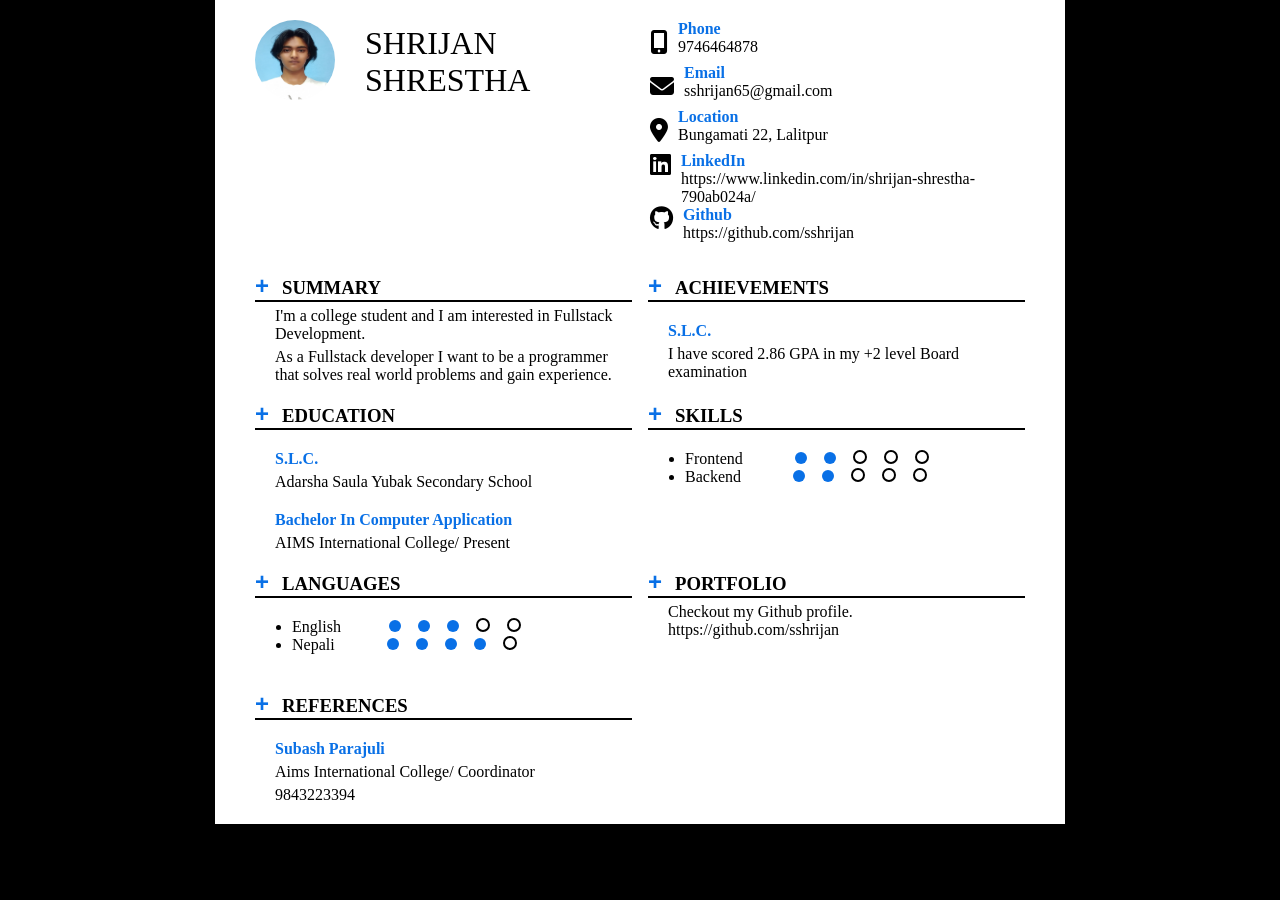
==== index.html @ 969f5483 "renamed style.css" ====
<!DOCTYPE html>
<html lang="en">

<head>
    <meta charset="UTF-8">
    <meta name="viewport" content="width=device-width, initial-scale=1.0">
    <title>CV</title>
    <link rel="stylesheet" href="style.css">
    <link rel="stylesheet" href="https://cdnjs.cloudflare.com/ajax/libs/font-awesome/6.6.0/css/all.min.css">

</head>

<body>
    <div id="container">
        <div id="header">
            <div class="profile">
                <img src="cv-profile.jpg">
                <h2>SHRIJAN<br>SHRESTHA</h2>
            </div>

            <div id="myInfo">
                <div class="myInfo-item">
                        <i class="fa-solid fa-mobile-screen-button"></i>
                    <div>
                        <h4>Phone</h4>
                        <p>9746464878</p>
                    </div>
                </div>

                <div class="myInfo-item">
                        <i class="fa-solid fa-envelope"></i>
                        <div >
                            <h4>Email</h4>
                            <p>sshrijan65@gmail.com</p>
                        </div>
                    </div>

                <div class="myInfo-item">
                        <i class="fa-solid fa-location-dot"></i>
                    <div>
                        <h4>Location</h4>
                        <p>Bungamati 22, Lalitpur</p>
                    </div>
                    </div>

                <div class="myInfo-item">
                    <a href="https://www.linkedin.com/in/shrijan-shrestha-790ab024a/" target="_blank">
                        <i class="fa-brands fa-linkedin"></i>
                    </a>
                    <div>
                        <h4>LinkedIn</h4>
                        <a href="https://www.linkedin.com/in/shrijan-shrestha-790ab024a/" target="_blank">https://www.linkedin.com/in/shrijan-shrestha-790ab024a/</a>
                    </div>
                </div>

                <div class="myInfo-item">
                    <a href="https://github.com/sshrijan" target="_blank">
                        <i class="fa-brands fa-github"></i>
                    </a>
                    <div>
                        <h4>Github</h4>
                        <a href="https://github.com/sshrijan" target="_blank">https://github.com/sshrijan</a>
                    </div>
                </div>

            </div>
        </div>

        <div id="infoBio">
            <div id="summary">
                <h3><span>+</span>SUMMARY</h3>
                <p>I'm a college student and I am interested in Fullstack Development.</p>
                <p> As a Fullstack developer I want to be a programmer that solves real world problems and gain
                    experience.
                </p>
            </div>

            <div id="achievements">
                <h3><span>+</span>ACHIEVEMENTS</h3>
                <h4>S.L.C.</h4>
                <p>I have scored 2.86 GPA in my +2 level Board examination</p>
            </div>

            <div id="education">
                <h3><span>+</span>EDUCATION</h3>
                <h4>S.L.C.</h4>
                <p>Adarsha Saula Yubak Secondary School</p>
                <h4>Bachelor In Computer Application</h4>
                <p>AIMS International College/ Present </p>
            </div>

            <div id="skills">
                <h3><span>+</span>SKILLS</h3>
                <ul id="list">
                    <li>Frontend
                        &nbsp; &nbsp; &nbsp; &nbsp; &nbsp; &nbsp; 
                        <span></span>
                        <span></span>
                        <span class="white-dot"></span>
                        <span class="white-dot"></span>
                        <span class="white-dot"></span>
                    </li>
                    <li>Backend
                        &nbsp; &nbsp; &nbsp; &nbsp; &nbsp; &nbsp;
                        <span></span>
                        <span></span>
                        <span class="white-dot"></span>
                        <span class="white-dot"></span>
                        <span class="white-dot"></span>
                    </li>
                </ul>
            </div>
            
            <div id="languages">
                <h3><span>+</span>LANGUAGES</h3>
                <ul id="list">
                    <li>English
                        &nbsp; &nbsp; &nbsp; &nbsp; &nbsp;&nbsp; 
                        <span></span>
                        <span></span>
                        <span></span>
                        <span class="white-dot"></span>
                        <span class="white-dot"></span>
                    </li>
                    <li>Nepali
                        &nbsp; &nbsp; &nbsp; &nbsp; &nbsp; &nbsp;
                        <span></span>
                        <span></span>
                        <span></span>
                        <span></span>
                        <span class="white-dot"></span>
                    </li>
                </ul>
            </div>

            <div id="portfolio">
                <h3><span>+</span>PORTFOLIO</h3>
                <p>Checkout my Github profile.</p>
                <a href="https://github.com/sshrijan" target="_blank">https://github.com/sshrijan</a>
            </div>

            <div id="references">
                <h3><span>+</span>REFERENCES</h3>
                <h4>Subash Parajuli</h4>
                <p>Aims International College/ Coordinator</p>
                <p>9843223394</p>
            </div>
        </div>

    </div>

</body>

</html>
---- style.css ----
*{
    padding: 0;
    margin: 0;
    box-sizing: border-box;
}

body{
    background: #000;
}

#container{
    width: 850px;
    margin: auto;
    padding: 20px 40px;
    background-color: rgb(255, 255, 255);

}

#container a {
    text-decoration: none;
    color: #000; 
}

/* section 1 */

#header{
    width: 100%;
    display: flex;
    margin-bottom: 30px;
}

.profile {
    display: flex;
    width: 50%;
}

.profile img {
    width: 5rem;
    height: 5rem;
    border-radius: 50%;
}
.profile h2{
    margin-left: 30px;
    margin-top: 5px;
    font-size: xx-large;
    font-weight: 500;
}

/* section 2 */

#myInfo{
    width: 50%;
}

.myInfo-item{
    display: flex;
}

#myInfo h4{
    color: rgb(9, 112, 230);

}

.myInfo-item i{
    display: inline;
    padding: 10px;
    font-size: x-large;
}

/* section 3 */

#infoBio{
    display: grid;
    gap: 1rem;
    grid-template-columns: repeat(auto-fit,minmax(350px,1fr));
}

#infoBio h3{
    border-bottom: 2px solid #000;

}

#infoBio h4{
    color: rgb(9, 112, 230);
    margin-top: 20px;
    padding-left: 20px;
}

#infoBio p ,#portfolio a{
    margin-top: 5px;
    padding-left: 20px;

}

#infoBio span{
    margin-right: 13px;
    font-size: x-large;
    font-family: sans-serif;
    font-weight: bold;
    color: rgb(9, 112, 230);
}

#list{
    margin-left: 17px;
    padding:20px;
}

#list span{
    display: inline-block;
    width: 10px;
    height: 10px;
    background: rgb(9, 112, 230);
    border-radius: 50%;
    padding: 6px;
}

#list .white-dot{
    display: inline-block;
    width: 10px;
    height: 10px;
    border: 2px solid rgb(0, 0, 0);
    background-color:  rgb(255, 255, 255);
    border-radius: 50%;
    padding: 5px;
}
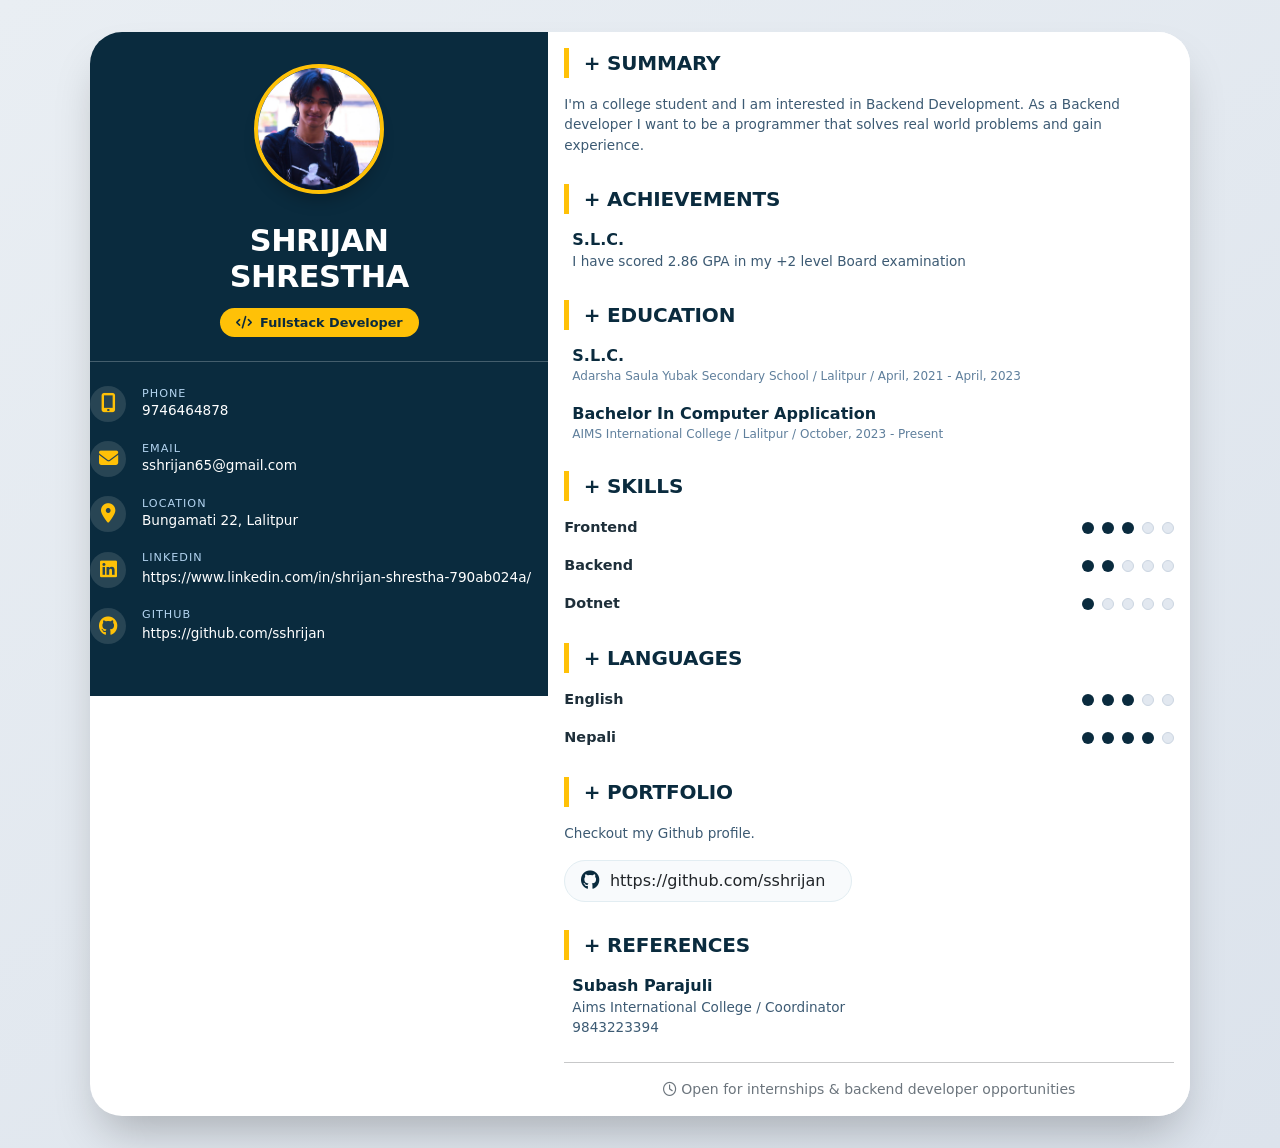
==== commit 1a83a857: "Updated CV" ====
--- a/index.html
+++ b/index.html
@@ -1,154 +1,184 @@
 <!DOCTYPE html>
 <html lang="en">
-
 <head>
     <meta charset="UTF-8">
-    <meta name="viewport" content="width=device-width, initial-scale=1.0">
-    <title>CV</title>
+    <meta name="viewport" content="width=device-width, initial-scale=1.0, viewport-fit=cover">
+    <title>Shrijan Shrestha | Backend Developer CV</title>
     <link rel="stylesheet" href="style.css">
+    <link href="https://cdn.jsdelivr.net/npm/bootstrap@5.3.0-alpha1/dist/css/bootstrap.min.css" rel="stylesheet">
     <link rel="stylesheet" href="https://cdnjs.cloudflare.com/ajax/libs/font-awesome/6.6.0/css/all.min.css">
+    <link href="https://fonts.googleapis.com/css2?family=Inter:opsz,wght@14..32,300;14..32,400;14..32,500;14..32,600;14..32,700&display=swap" rel="stylesheet">
+    <style>
+       
+    </style>
+</head>
+<body>
 
-</head>
-
-<body>
-    <div id="container">
-        <div id="header">
-            <div class="profile">
-                <img src="cv-profile.jpg">
-                <h2>SHRIJAN<br>SHRESTHA</h2>
+<div class="cv-card">
+    <div class="row g-0">
+        <!-- Profile + Contact -->
+        <div class="col-lg-5 col-md-5 col-12 left-panel">
+            <div class="profile-img-wrapper">
+                <img src="sshree.jpg" 
+                     alt="Shrijan Shrestha" 
+                     class="profile-img">
             </div>
-
-            <div id="myInfo">
-                <div class="myInfo-item">
-                        <i class="fa-solid fa-mobile-screen-button"></i>
-                    <div>
-                        <h4>Phone</h4>
+            <div class="name-title">
+                <h1>SHRIJAN<br>SHRESTHA</h1>
+                <span class="badge-role"><i class="fa-solid fa-code me-1"></i> Fullstack Developer</span>
+            </div>
+            
+            <hr class="bg-light my-4 opacity-25">
+            
+            <!-- Contact details -->
+            <div class="mt-3">
+                <div class="contact-item">
+                    <div class="contact-icon"><i class="fa-solid fa-mobile-screen-button"></i></div>
+                    <div class="contact-info">
+                        <h6>Phone</h6>
                         <p>9746464878</p>
                     </div>
                 </div>
-
-                <div class="myInfo-item">
-                        <i class="fa-solid fa-envelope"></i>
-                        <div >
-                            <h4>Email</h4>
-                            <p>sshrijan65@gmail.com</p>
-                        </div>
+                <div class="contact-item">
+                    <div class="contact-icon"><i class="fa-solid fa-envelope"></i></div>
+                    <div class="contact-info">
+                        <h6>Email</h6>
+                        <p>sshrijan65@gmail.com</p>
                     </div>
-
-                <div class="myInfo-item">
-                        <i class="fa-solid fa-location-dot"></i>
-                    <div>
-                        <h4>Location</h4>
+                </div>
+                <div class="contact-item">
+                    <div class="contact-icon"><i class="fa-solid fa-location-dot"></i></div>
+                    <div class="contact-info">
+                        <h6>Location</h6>
                         <p>Bungamati 22, Lalitpur</p>
                     </div>
-                    </div>
-
-                <div class="myInfo-item">
-                    <a href="https://www.linkedin.com/in/shrijan-shrestha-790ab024a/" target="_blank">
-                        <i class="fa-brands fa-linkedin"></i>
-                    </a>
-                    <div>
-                        <h4>LinkedIn</h4>
+                </div>
+                <div class="contact-item">
+                    <div class="contact-icon"><i class="fa-brands fa-linkedin"></i></div>
+                    <div class="contact-info">
+                        <h6>LinkedIn</h6>
                         <a href="https://www.linkedin.com/in/shrijan-shrestha-790ab024a/" target="_blank">https://www.linkedin.com/in/shrijan-shrestha-790ab024a/</a>
                     </div>
                 </div>
-
-                <div class="myInfo-item">
-                    <a href="https://github.com/sshrijan" target="_blank">
-                        <i class="fa-brands fa-github"></i>
-                    </a>
-                    <div>
-                        <h4>Github</h4>
+                <div class="contact-item">
+                    <div class="contact-icon"><i class="fa-brands fa-github"></i></div>
+                    <div class="contact-info">
+                        <h6>GitHub</h6>
                         <a href="https://github.com/sshrijan" target="_blank">https://github.com/sshrijan</a>
                     </div>
                 </div>
-
             </div>
         </div>
-
-        <div id="infoBio">
-            <div id="summary">
-                <h3><span>+</span>SUMMARY</h3>
-                <p>I'm a college student and I am interested in Fullstack Development.</p>
-                <p> As a Fullstack developer I want to be a programmer that solves real world problems and gain
-                    experience.
-                </p>
-            </div>
-
-            <div id="achievements">
-                <h3><span>+</span>ACHIEVEMENTS</h3>
-                <h4>S.L.C.</h4>
-                <p>I have scored 2.86 GPA in my +2 level Board examination</p>
-            </div>
-
-            <div id="education">
-                <h3><span>+</span>EDUCATION</h3>
-                <h4>S.L.C.</h4>
-                <p>Adarsha Saula Yubak Secondary School</p>
-                <h4>Bachelor In Computer Application</h4>
-                <p>AIMS International College/ Present </p>
-            </div>
-
-            <div id="skills">
-                <h3><span>+</span>SKILLS</h3>
-                <ul id="list">
-                    <li>Frontend
-                        &nbsp; &nbsp; &nbsp; &nbsp; &nbsp; &nbsp; 
-                        <span></span>
-                        <span></span>
-                        <span class="white-dot"></span>
-                        <span class="white-dot"></span>
-                        <span class="white-dot"></span>
-                    </li>
-                    <li>Backend
-                        &nbsp; &nbsp; &nbsp; &nbsp; &nbsp; &nbsp;
-                        <span></span>
-                        <span></span>
-                        <span class="white-dot"></span>
-                        <span class="white-dot"></span>
-                        <span class="white-dot"></span>
-                    </li>
-                </ul>
+        
+        <!-- Main content -->
+        <div class="col-lg-7 col-md-7 col-12 right-panel p-3">
+            <!-- SUMMARY -->
+            <div class="section-title"><span>+</span> SUMMARY</div>
+            <p class="text-muted-sm" style="line-height: 1.5;">I'm a college student and I am interested in Backend Development. As a Backend developer I want to be a programmer that solves real world problems and gain experience.</p>
+            
+            <!-- ACHIEVEMENTS -->
+            <div class="section-title"><span>+</span> ACHIEVEMENTS</div>
+            <div class="achievement-item">
+                <h5>S.L.C.</h5>
+                <p class="text-muted-sm">I have scored 2.86 GPA in my +2 level Board examination</p>
             </div>
             
-            <div id="languages">
-                <h3><span>+</span>LANGUAGES</h3>
-                <ul id="list">
-                    <li>English
-                        &nbsp; &nbsp; &nbsp; &nbsp; &nbsp;&nbsp; 
-                        <span></span>
-                        <span></span>
-                        <span></span>
-                        <span class="white-dot"></span>
-                        <span class="white-dot"></span>
-                    </li>
-                    <li>Nepali
-                        &nbsp; &nbsp; &nbsp; &nbsp; &nbsp; &nbsp;
-                        <span></span>
-                        <span></span>
-                        <span></span>
-                        <span></span>
-                        <span class="white-dot"></span>
-                    </li>
-                </ul>
+            <!-- EDUCATION -->
+            <div class="section-title"><span>+</span> EDUCATION</div>
+            <div class="edu-item">
+                <h5>S.L.C.</h5>
+                <div class="edu-meta">Adarsha Saula Yubak Secondary School / Lalitpur / April, 2021 - April, 2023</div>
             </div>
-
-            <div id="portfolio">
-                <h3><span>+</span>PORTFOLIO</h3>
-                <p>Checkout my Github profile.</p>
-                <a href="https://github.com/sshrijan" target="_blank">https://github.com/sshrijan</a>
+            <div class="edu-item">
+                <h5>Bachelor In Computer Application</h5>
+                <div class="edu-meta">AIMS International College / Lalitpur / October, 2023 - Present</div>
             </div>
-
-            <div id="references">
-                <h3><span>+</span>REFERENCES</h3>
-                <h4>Subash Parajuli</h4>
-                <p>Aims International College/ Coordinator</p>
-                <p>9843223394</p>
+            
+            <!-- SKILLS -->
+            <div class="section-title"><span>+</span> SKILLS</div>
+            <div class="mb-3">
+                <div class="skill-item">
+                    <span class="skill-name">Frontend</span>
+                    <div class="dots-group">
+                        <span class="dot-filled"></span>
+                        <span class="dot-filled"></span>
+                        <span class="dot-filled"></span>
+                        <span class="dot-empty"></span>
+                        <span class="dot-empty"></span>
+                    </div>
+                </div>
+                <div class="skill-item">
+                    <span class="skill-name">Backend</span>
+                    <div class="dots-group">
+                        <span class="dot-filled"></span>
+                        <span class="dot-filled"></span>
+                        <span class="dot-empty"></span>
+                        <span class="dot-empty"></span>
+                        <span class="dot-empty"></span>
+                    </div>
+                </div>
+                <div class="skill-item">
+                    <span class="skill-name">Dotnet</span>
+                    <div class="dots-group">
+                        <span class="dot-filled"></span>
+                        <span class="dot-empty"></span>
+                        <span class="dot-empty"></span>
+                        <span class="dot-empty"></span>
+                        <span class="dot-empty"></span>
+                    </div>
+                </div>
+            </div>
+            
+            <!-- LANGUAGES -->
+            <div class="section-title"><span>+</span> LANGUAGES</div>
+            <div class="lang-item">
+                <span class="lang-name">English</span>
+                <div class="dots-group">
+                    <span class="dot-filled"></span>
+                    <span class="dot-filled"></span>
+                    <span class="dot-filled"></span>
+                    <span class="dot-empty"></span>
+                    <span class="dot-empty"></span>
+                </div>
+            </div>
+            <div class="lang-item">
+                <span class="lang-name">Nepali</span>
+                <div class="dots-group">
+                    <span class="dot-filled"></span>
+                    <span class="dot-filled"></span>
+                    <span class="dot-filled"></span>
+                    <span class="dot-filled"></span>
+                    <span class="dot-empty"></span>
+                </div>
+            </div>
+            
+            <!-- PORTFOLIO -->
+            <div class="section-title"><span>+</span> PORTFOLIO</div>
+            <div class="mb-3">
+                <p class="text-muted-sm">Checkout my Github profile.</p>
+                <a href="https://github.com/sshrijan" target="_blank" class="portfolio-link text-dark">
+                    <i class="fa-brands fa-github fa-lg"></i> 
+                    <span>https://github.com/sshrijan</span>
+                    <i class="fa-solid fa-arrow-up-right-from-mas ms-auto small"></i>
+                </a>
+            </div>
+            
+            <!-- REFERENCES -->
+            <div class="section-title"><span>+</span> REFERENCES</div>
+            <div class="ref-item">
+                <h5>Subash Parajuli</h5>
+                <p class="text-muted-sm mb-0">Aims International College / Coordinator</p>
+                <p class="text-muted-sm">9843223394</p>
+            </div>
+            
+            <hr class="mt-4">
+            <div class="text-center small text-secondary mt-2">
+                <i class="fa-regular fa-clock"></i> Open for internships & backend developer opportunities
             </div>
         </div>
+    </div>
+</div>
 
-    </div>
-
+<script src="https://cdn.jsdelivr.net/npm/bootstrap@5.3.0-alpha1/dist/js/bootstrap.bundle.min.js"></script>
 </body>
-
 </html>
--- a/style.css
+++ b/style.css
@@ -1,127 +1,255 @@
-*{
-    padding: 0;
-    margin: 0;
-    box-sizing: border-box;
-}
-
-body{
-    background: #000;
-}
-
-#container{
-    width: 850px;
-    margin: auto;
-    padding: 20px 40px;
-    background-color: rgb(255, 255, 255);
-
-}
-
-#container a {
-    text-decoration: none;
-    color: #000; 
-}
-
-/* section 1 */
-
-#header{
-    width: 100%;
-    display: flex;
-    margin-bottom: 30px;
-}
-
-.profile {
-    display: flex;
-    width: 50%;
-}
-
-.profile img {
-    width: 5rem;
-    height: 5rem;
-    border-radius: 50%;
-}
-.profile h2{
-    margin-left: 30px;
-    margin-top: 5px;
-    font-size: xx-large;
-    font-weight: 500;
-}
-
-/* section 2 */
-
-#myInfo{
-    width: 50%;
-}
-
-.myInfo-item{
-    display: flex;
-}
-
-#myInfo h4{
-    color: rgb(9, 112, 230);
-
-}
-
-.myInfo-item i{
-    display: inline;
-    padding: 10px;
-    font-size: x-large;
-}
-
-/* section 3 */
-
-#infoBio{
-    display: grid;
-    gap: 1rem;
-    grid-template-columns: repeat(auto-fit,minmax(350px,1fr));
-}
-
-#infoBio h3{
-    border-bottom: 2px solid #000;
-
-}
-
-#infoBio h4{
-    color: rgb(9, 112, 230);
-    margin-top: 20px;
-    padding-left: 20px;
-}
-
-#infoBio p ,#portfolio a{
-    margin-top: 5px;
-    padding-left: 20px;
-
-}
-
-#infoBio span{
-    margin-right: 13px;
-    font-size: x-large;
-    font-family: sans-serif;
-    font-weight: bold;
-    color: rgb(9, 112, 230);
-}
-
-#list{
-    margin-left: 17px;
-    padding:20px;
-}
-
-#list span{
-    display: inline-block;
-    width: 10px;
-    height: 10px;
-    background: rgb(9, 112, 230);
-    border-radius: 50%;
-    padding: 6px;
-}
-
-#list .white-dot{
-    display: inline-block;
-    width: 10px;
-    height: 10px;
-    border: 2px solid rgb(0, 0, 0);
-    background-color:  rgb(255, 255, 255);
-    border-radius: 50%;
-    padding: 5px;
-}
-
-
+ * {
+        margin: 0;
+        padding: 0;
+        box-sizing: border-box;
+    }
+    body {
+        background: linear-gradient(145deg, #e9eef3 0%, #dce3ec 100%);
+        font-family: 'Inter', sans-serif;
+        padding: 2rem 1rem;
+    }
+    /* Main card container */
+    .cv-card {
+        max-width: 1100px;
+        margin: 0 auto;
+        background: #ffffff;
+        border-radius: 2rem;
+        box-shadow: 0 25px 45px -12px rgba(0, 0, 0, 0.25);
+        overflow: hidden;
+        transition: all 0.2s ease;
+    }
+    /*profile + contact*/
+    .left-panel {
+        background: #0a2b3e;
+        color: #f0f6fa;
+        padding: 2rem 1.8rem;
+        height: 100%;
+        border-radius: 0;
+    }
+    .right-panel {
+        background: white;
+        padding: 2rem 2rem 2rem 1.8rem;
+    }
+    /* profile image */
+    .profile-img-wrapper {
+        text-align: center;
+        margin-bottom: 1.8rem;
+    }
+    .profile-img {
+        width: 130px;
+        height: 130px;
+        object-fit: cover;
+        border-radius: 50%;
+        border: 4px solid #ffc107;
+        box-shadow: 0 12px 18px -8px rgba(0,0,0,0.3);
+        transition: transform 0.2s;
+    }
+    .profile-img:hover {
+        transform: scale(1.02);
+    }
+    .name-title {
+        text-align: center;
+        margin-top: 0.5rem;
+    }
+    .name-title h1 {
+        font-size: 1.9rem;
+        font-weight: 700;
+        letter-spacing: -0.5px;
+        color: white;
+        margin-bottom: 0.25rem;
+    }
+    .name-title .badge-role {
+        background: #ffc107;
+        color: #0a2b3e;
+        font-weight: 600;
+        padding: 0.3rem 1rem;
+        border-radius: 40px;
+        font-size: 0.8rem;
+        display: inline-block;
+        margin-top: 0.5rem;
+    }
+    /* contact items */
+    .contact-item {
+        display: flex;
+        align-items: center;
+        gap: 1rem;
+        margin-bottom: 1.2rem;
+        word-break: break-word;
+    }
+    .contact-icon {
+        width: 36px;
+        height: 36px;
+        background: rgba(255,255,240,0.12);
+        border-radius: 50%;
+        display: inline-flex;
+        align-items: center;
+        justify-content: center;
+        font-size: 1.2rem;
+        color: #ffc107;
+    }
+    .contact-info {
+        flex: 1;
+    }
+    .contact-info h6 {
+        font-size: 0.7rem;
+        font-weight: 500;
+        text-transform: uppercase;
+        letter-spacing: 1px;
+        margin-bottom: 0;
+        color: #b3d4f0;
+    }
+    .contact-info p, .contact-info a {
+        margin-bottom: 0;
+        font-size: 0.85rem;
+        font-weight: 500;
+        color: white;
+        text-decoration: none;
+        transition: 0.2s;
+    }
+    .contact-info a:hover {
+        color: #ffc107;
+        text-decoration: underline;
+    }
+    /* section headers*/
+    .section-title {
+        font-weight: 700;
+        font-size: 1.25rem;
+        letter-spacing: -0.2px;
+        color: #0a2b3e;
+        border-left: 5px solid #ffc107;
+        padding-left: 0.9rem;
+        margin: 1.8rem 0 1rem 0;
+    }
+    .section-title:first-of-type {
+        margin-top: 0;
+    }
+    
+    /* skill & language rating dots */
+    .skill-item, .lang-item {
+        display: flex;
+        justify-content: space-between;
+        align-items: center;
+        flex-wrap: wrap;
+        margin-bottom: 1rem;
+    }
+    .skill-name, .lang-name {
+        font-weight: 600;
+        font-size: 0.9rem;
+        color: #1e2f3a;
+        min-width: 90px;
+    }
+    .dots-group {
+        display: flex;
+        gap: 8px;
+        align-items: center;
+    }
+    .dot-filled {
+        width: 12px;
+        height: 12px;
+        background-color: #0a2b3e;
+        border-radius: 50%;
+        display: inline-block;
+    }
+    .dot-empty {
+        width: 12px;
+        height: 12px;
+        background-color: #e2e8f0;
+        border-radius: 50%;
+        display: inline-block;
+        border: 1px solid #cbd5e1;
+    }
+    
+    /* achievements, education cards */
+    .edu-item, .achievement-item, .ref-item {
+        margin-bottom: 1.2rem;
+        padding-left: 0.5rem;
+    }
+    .edu-item h5, .achievement-item h5, .ref-item h5 {
+        font-weight: 700;
+        font-size: 1rem;
+        color: #0a2b3e;
+        margin-bottom: 0.1rem;
+    }
+    .edu-meta {
+        font-size: 0.75rem;
+        color: #5f7f9c;
+        font-weight: 500;
+        margin-bottom: 0.3rem;
+    }
+    .text-muted-sm {
+        font-size: 0.85rem;
+        color: #3c5a73;
+    }
+    
+    .portfolio-link {
+        background: #f8fafc;
+        border-radius: 60px;
+        padding: 0.5rem 1rem;
+        display: inline-flex;
+        align-items: center;
+        gap: 0.6rem;
+        transition: 0.2s;
+        border: 1px solid #e2edf2;
+        text-decoration: none;
+        font-weight: 500;
+    }
+    .portfolio-link i {
+        font-size: 1.2rem;
+        color: #0a2b3e;
+    }
+    .portfolio-link:hover {
+        background: #ffc10720;
+        border-color: #ffc107;
+        transform: translateX(5px);
+    }
+    
+    hr {
+        margin: 0.8rem 0;
+        opacity: 0.5;
+    }
+    
+    @media (max-width: 768px) {
+        body {
+            padding: 1rem 0.75rem;
+        }
+        .left-panel {
+            border-radius: 1.5rem 1.5rem 0 0;
+            padding: 1.5rem;
+        }
+        .right-panel {
+            padding: 1.5rem;
+        }
+        .profile-img {
+            width: 100px;
+            height: 100px;
+        }
+        .name-title h1 {
+            font-size: 1.5rem;
+        }
+        .contact-item {
+            gap: 0.7rem;
+        }
+        .section-title {
+            font-size: 1.1rem;
+            margin-top: 1.2rem;
+        }
+        .dots-group {
+            gap: 5px;
+        }
+    }
+    
+    @media (max-width: 576px) {
+        .skill-item, .lang-item {
+            flex-direction: column;
+            align-items: flex-start;
+            gap: 0.5rem;
+        }
+        .dots-group {
+            margin-top: 0.2rem;
+        }
+    }
+    
+    /* custom spacing */
+    .mt-mini {
+        margin-top: 0.25rem;
+    }
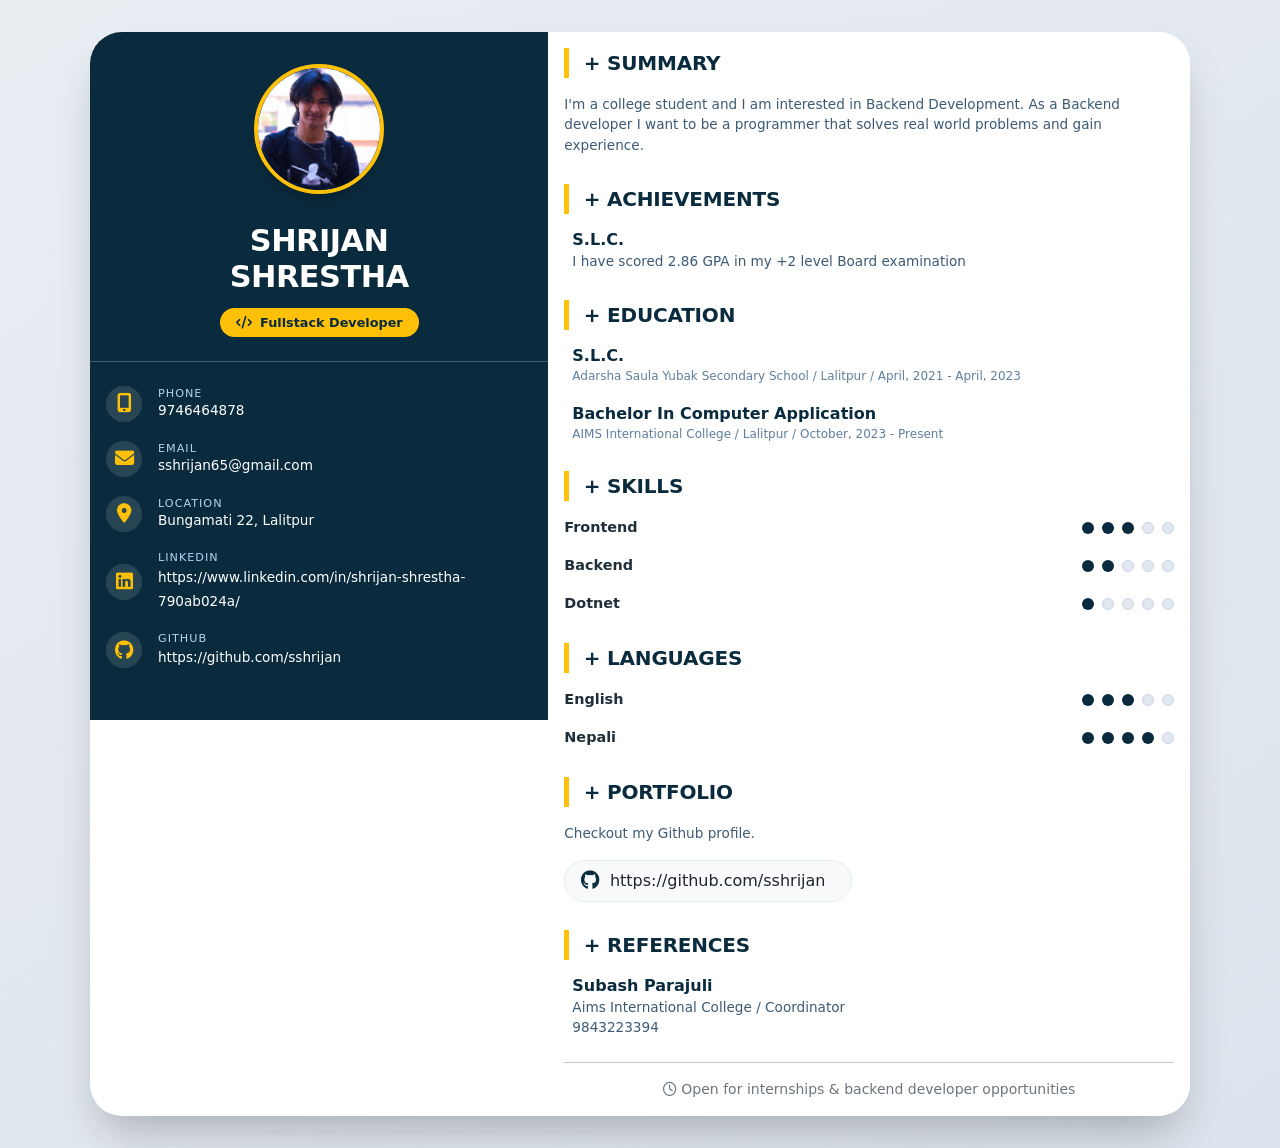
==== commit 4037d7b1: "made UI better" ====
--- a/index.html
+++ b/index.html
@@ -31,7 +31,7 @@
             <hr class="bg-light my-4 opacity-25">
             
             <!-- Contact details -->
-            <div class="mt-3">
+            <div class="m-3">
                 <div class="contact-item">
                     <div class="contact-icon"><i class="fa-solid fa-mobile-screen-button"></i></div>
                     <div class="contact-info">
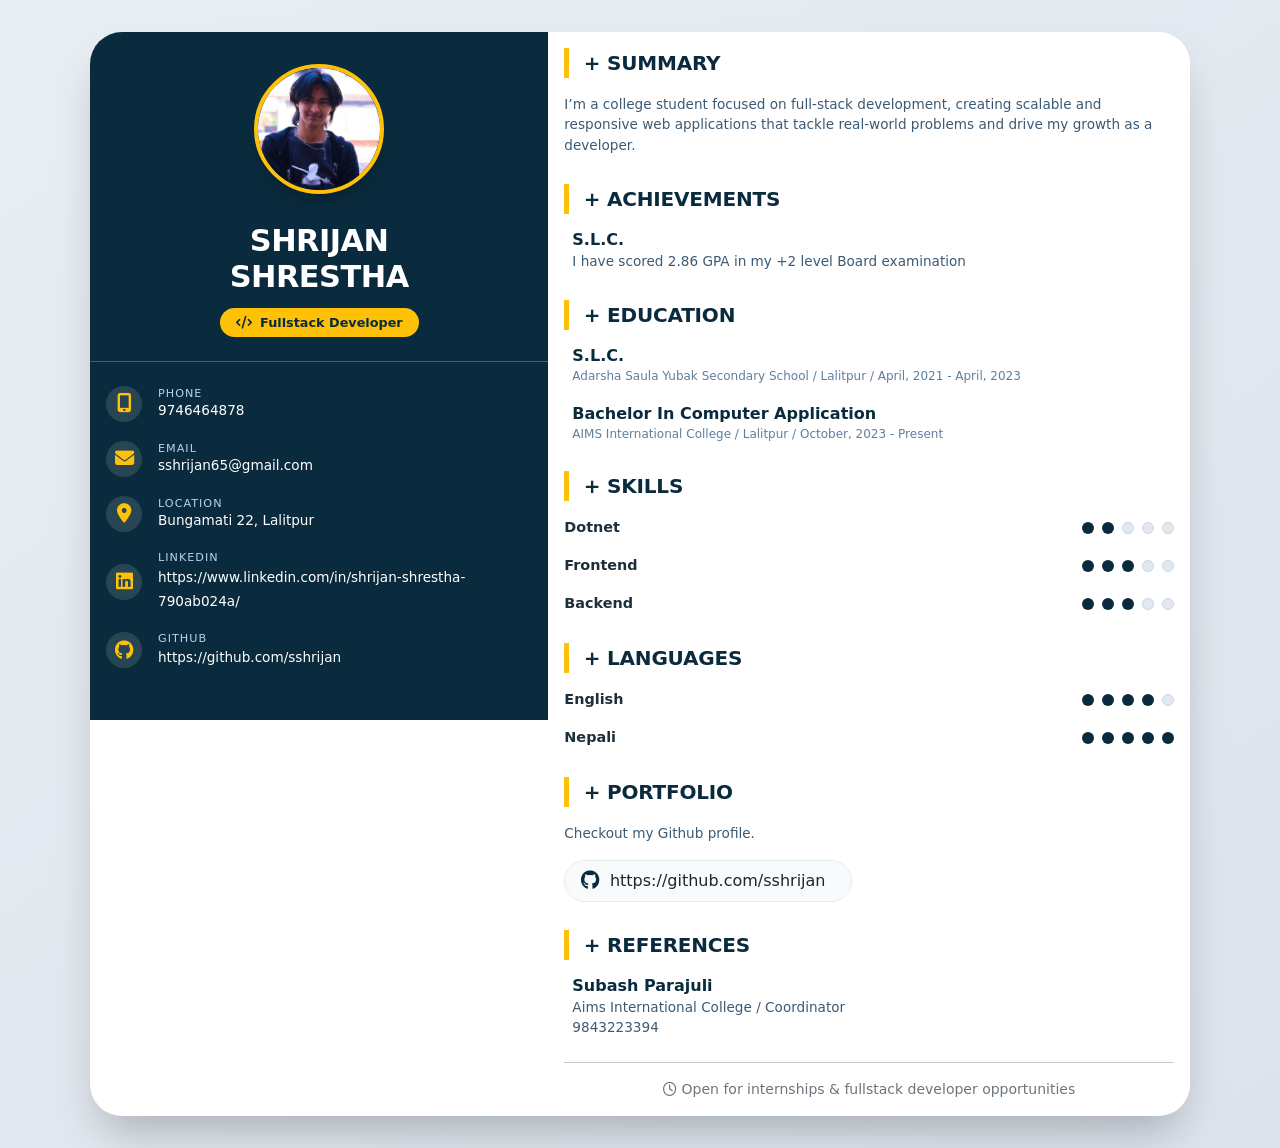
==== commit d22dd2b2: "Updated Cv details" ====
--- a/index.html
+++ b/index.html
@@ -74,7 +74,7 @@
         <div class="col-lg-7 col-md-7 col-12 right-panel p-3">
             <!-- SUMMARY -->
             <div class="section-title"><span>+</span> SUMMARY</div>
-            <p class="text-muted-sm" style="line-height: 1.5;">I'm a college student and I am interested in Backend Development. As a Backend developer I want to be a programmer that solves real world problems and gain experience.</p>
+            <p class="text-muted-sm" style="line-height: 1.5;">I’m a college student focused on full-stack development, creating scalable and responsive web applications that tackle real-world problems and drive my growth as a developer.</p>
             
             <!-- ACHIEVEMENTS -->
             <div class="section-title"><span>+</span> ACHIEVEMENTS</div>
@@ -98,6 +98,16 @@
             <div class="section-title"><span>+</span> SKILLS</div>
             <div class="mb-3">
                 <div class="skill-item">
+                    <span class="skill-name">Dotnet</span>
+                    <div class="dots-group">
+                        <span class="dot-filled"></span>
+                        <span class="dot-filled"></span>
+                        <span class="dot-empty"></span>
+                        <span class="dot-empty"></span>
+                        <span class="dot-empty"></span>
+                    </div>
+                </div>
+                <div class="skill-item">
                     <span class="skill-name">Frontend</span>
                     <div class="dots-group">
                         <span class="dot-filled"></span>
@@ -112,17 +122,7 @@
                     <div class="dots-group">
                         <span class="dot-filled"></span>
                         <span class="dot-filled"></span>
-                        <span class="dot-empty"></span>
-                        <span class="dot-empty"></span>
-                        <span class="dot-empty"></span>
-                    </div>
-                </div>
-                <div class="skill-item">
-                    <span class="skill-name">Dotnet</span>
-                    <div class="dots-group">
                         <span class="dot-filled"></span>
-                        <span class="dot-empty"></span>
-                        <span class="dot-empty"></span>
                         <span class="dot-empty"></span>
                         <span class="dot-empty"></span>
                     </div>
@@ -137,7 +137,7 @@
                     <span class="dot-filled"></span>
                     <span class="dot-filled"></span>
                     <span class="dot-filled"></span>
-                    <span class="dot-empty"></span>
+                    <span class="dot-filled"></span>
                     <span class="dot-empty"></span>
                 </div>
             </div>
@@ -148,7 +148,7 @@
                     <span class="dot-filled"></span>
                     <span class="dot-filled"></span>
                     <span class="dot-filled"></span>
-                    <span class="dot-empty"></span>
+                    <span class="dot-filled"></span>
                 </div>
             </div>
             
@@ -173,7 +173,7 @@
             
             <hr class="mt-4">
             <div class="text-center small text-secondary mt-2">
-                <i class="fa-regular fa-clock"></i> Open for internships & backend developer opportunities
+                <i class="fa-regular fa-clock"></i> Open for internships & fullstack developer opportunities
             </div>
         </div>
     </div>
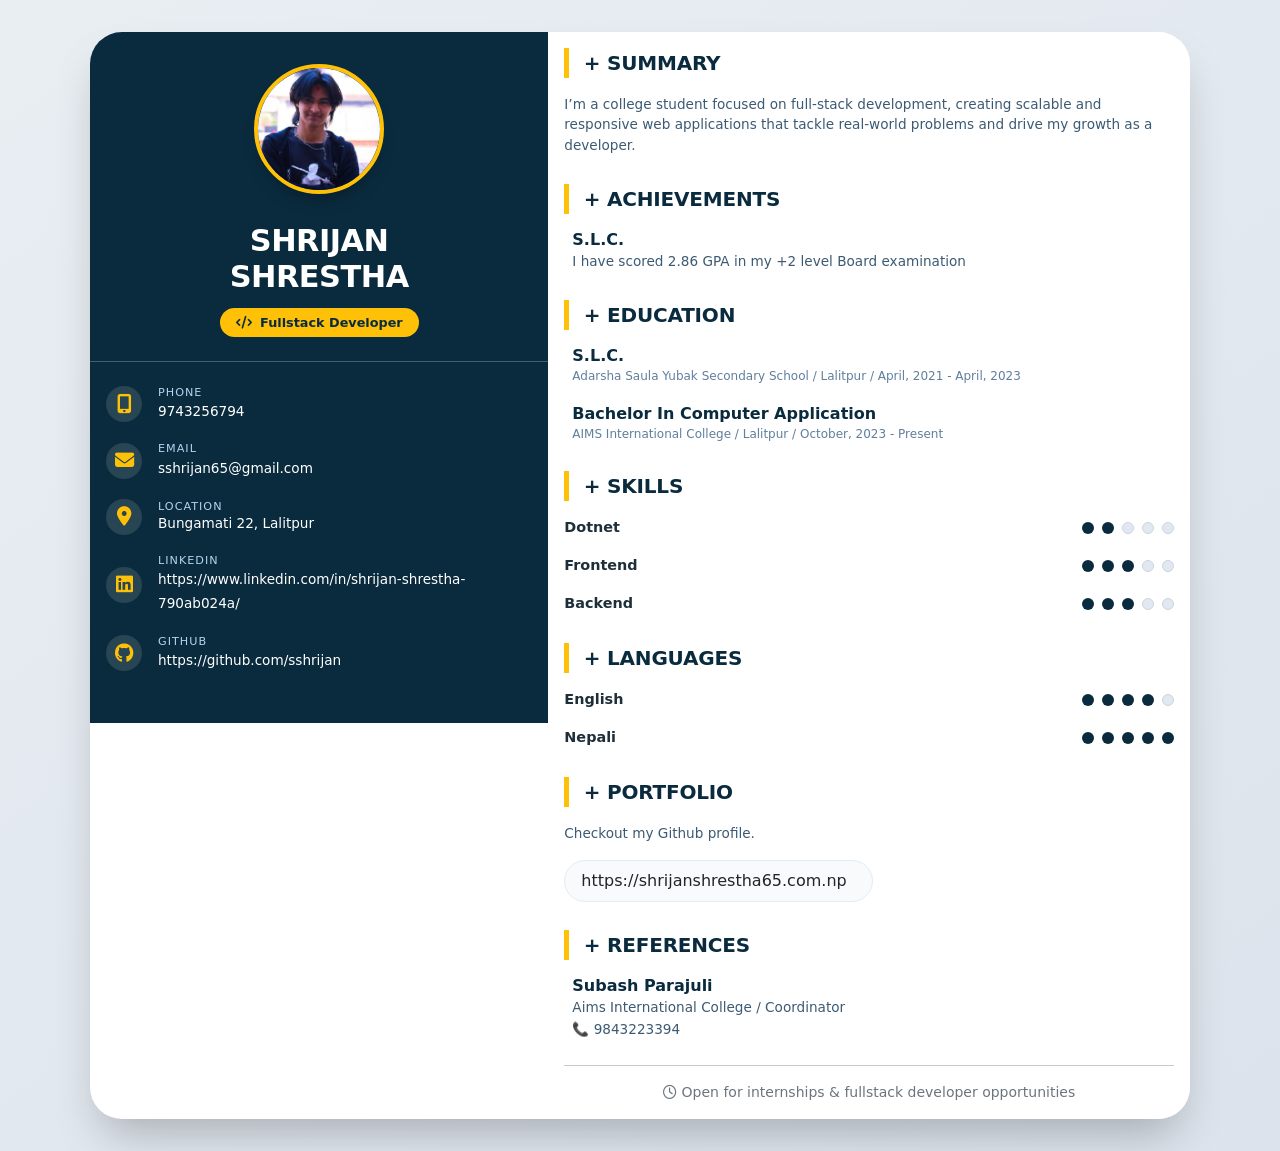
==== commit 5552be95: "Updated Cv details" ====
--- a/index.html
+++ b/index.html
@@ -36,14 +36,18 @@
                     <div class="contact-icon"><i class="fa-solid fa-mobile-screen-button"></i></div>
                     <div class="contact-info">
                         <h6>Phone</h6>
-                        <p>9746464878</p>
+                        <a href="tel:9743256794" class="text-muted-sm" style="text-decoration: none; cursor: pointer;">
+                            9743256794
+                        </a>
                     </div>
                 </div>
                 <div class="contact-item">
                     <div class="contact-icon"><i class="fa-solid fa-envelope"></i></div>
                     <div class="contact-info">
                         <h6>Email</h6>
-                        <p>sshrijan65@gmail.com</p>
+                        <a href="mailto:sshrijan65@gmail.com?subject=Contact&body=Hello Shrijan," class="text-muted-sm" style="text-decoration: none;">
+                            sshrijan65@gmail.com
+                        </a>
                     </div>
                 </div>
                 <div class="contact-item">
@@ -156,9 +160,8 @@
             <div class="section-title"><span>+</span> PORTFOLIO</div>
             <div class="mb-3">
                 <p class="text-muted-sm">Checkout my Github profile.</p>
-                <a href="https://github.com/sshrijan" target="_blank" class="portfolio-link text-dark">
-                    <i class="fa-brands fa-github fa-lg"></i> 
-                    <span>https://github.com/sshrijan</span>
+                <a href="https://shrijanshrestha65.com.np" target="_blank" class="portfolio-link text-dark">
+                    <span>https://shrijanshrestha65.com.np</span>
                     <i class="fa-solid fa-arrow-up-right-from-mas ms-auto small"></i>
                 </a>
             </div>
@@ -168,7 +171,9 @@
             <div class="ref-item">
                 <h5>Subash Parajuli</h5>
                 <p class="text-muted-sm mb-0">Aims International College / Coordinator</p>
-                <p class="text-muted-sm">9843223394</p>
+                <a href="tel:9843223394" class="text-muted-sm" style="text-decoration: none; cursor: pointer;">
+                    📞 9843223394
+                </a>
             </div>
             
             <hr class="mt-4">
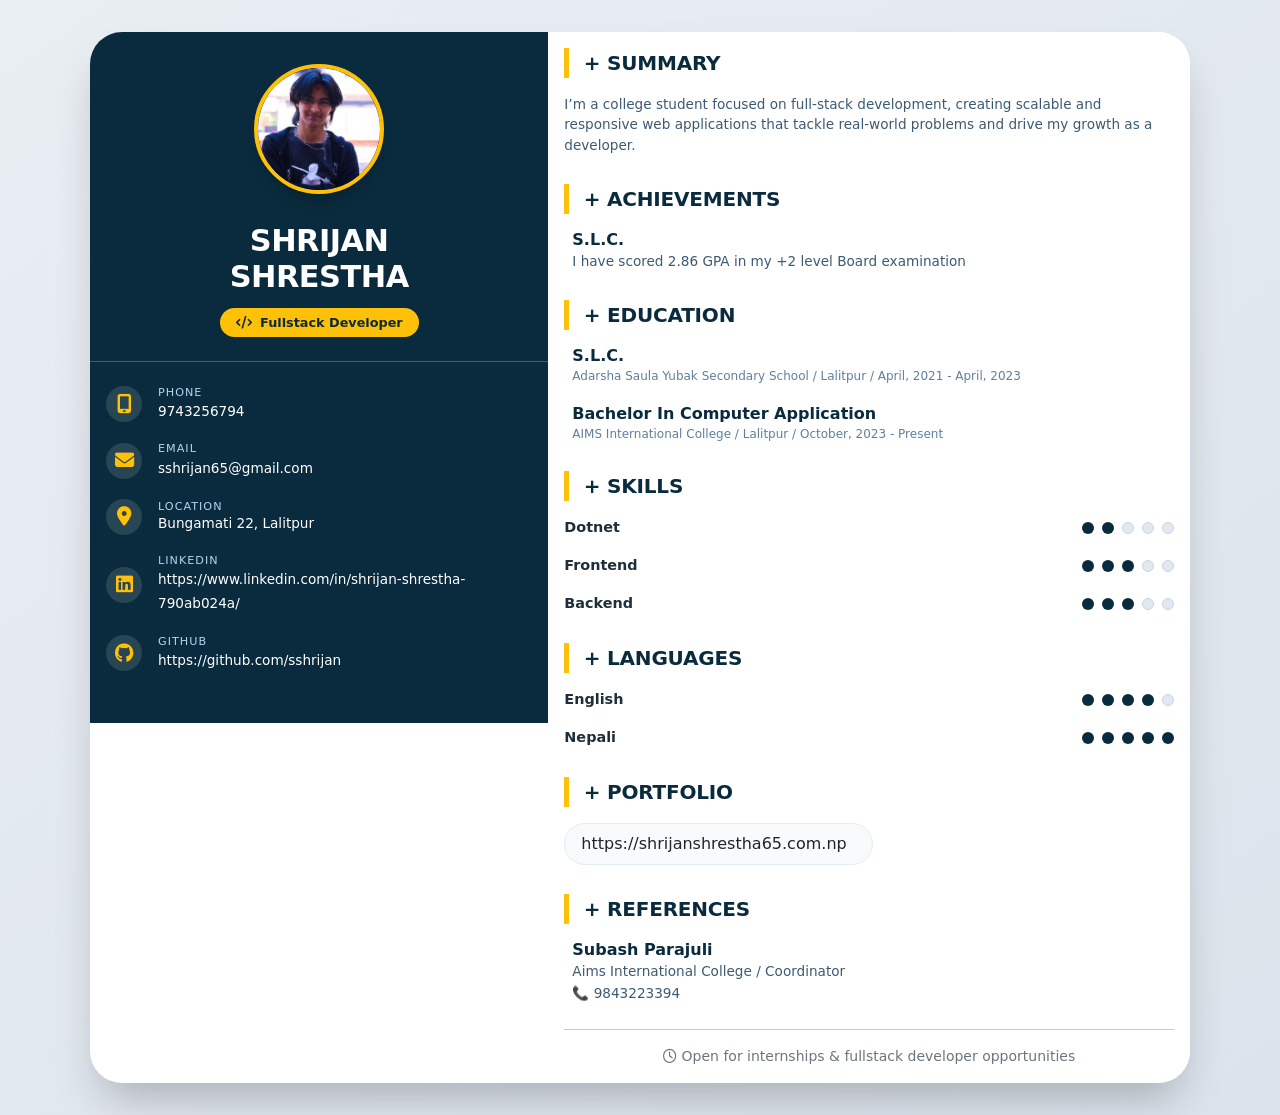
==== commit 0d0e50c0: "Updated Cv details" ====
--- a/index.html
+++ b/index.html
@@ -3,7 +3,7 @@
 <head>
     <meta charset="UTF-8">
     <meta name="viewport" content="width=device-width, initial-scale=1.0, viewport-fit=cover">
-    <title>Shrijan Shrestha | Backend Developer CV</title>
+    <title>Shrijan Shrestha | CV</title>
     <link rel="stylesheet" href="style.css">
     <link href="https://cdn.jsdelivr.net/npm/bootstrap@5.3.0-alpha1/dist/css/bootstrap.min.css" rel="stylesheet">
     <link rel="stylesheet" href="https://cdnjs.cloudflare.com/ajax/libs/font-awesome/6.6.0/css/all.min.css">
@@ -159,7 +159,6 @@
             <!-- PORTFOLIO -->
             <div class="section-title"><span>+</span> PORTFOLIO</div>
             <div class="mb-3">
-                <p class="text-muted-sm">Checkout my Github profile.</p>
                 <a href="https://shrijanshrestha65.com.np" target="_blank" class="portfolio-link text-dark">
                     <span>https://shrijanshrestha65.com.np</span>
                     <i class="fa-solid fa-arrow-up-right-from-mas ms-auto small"></i>
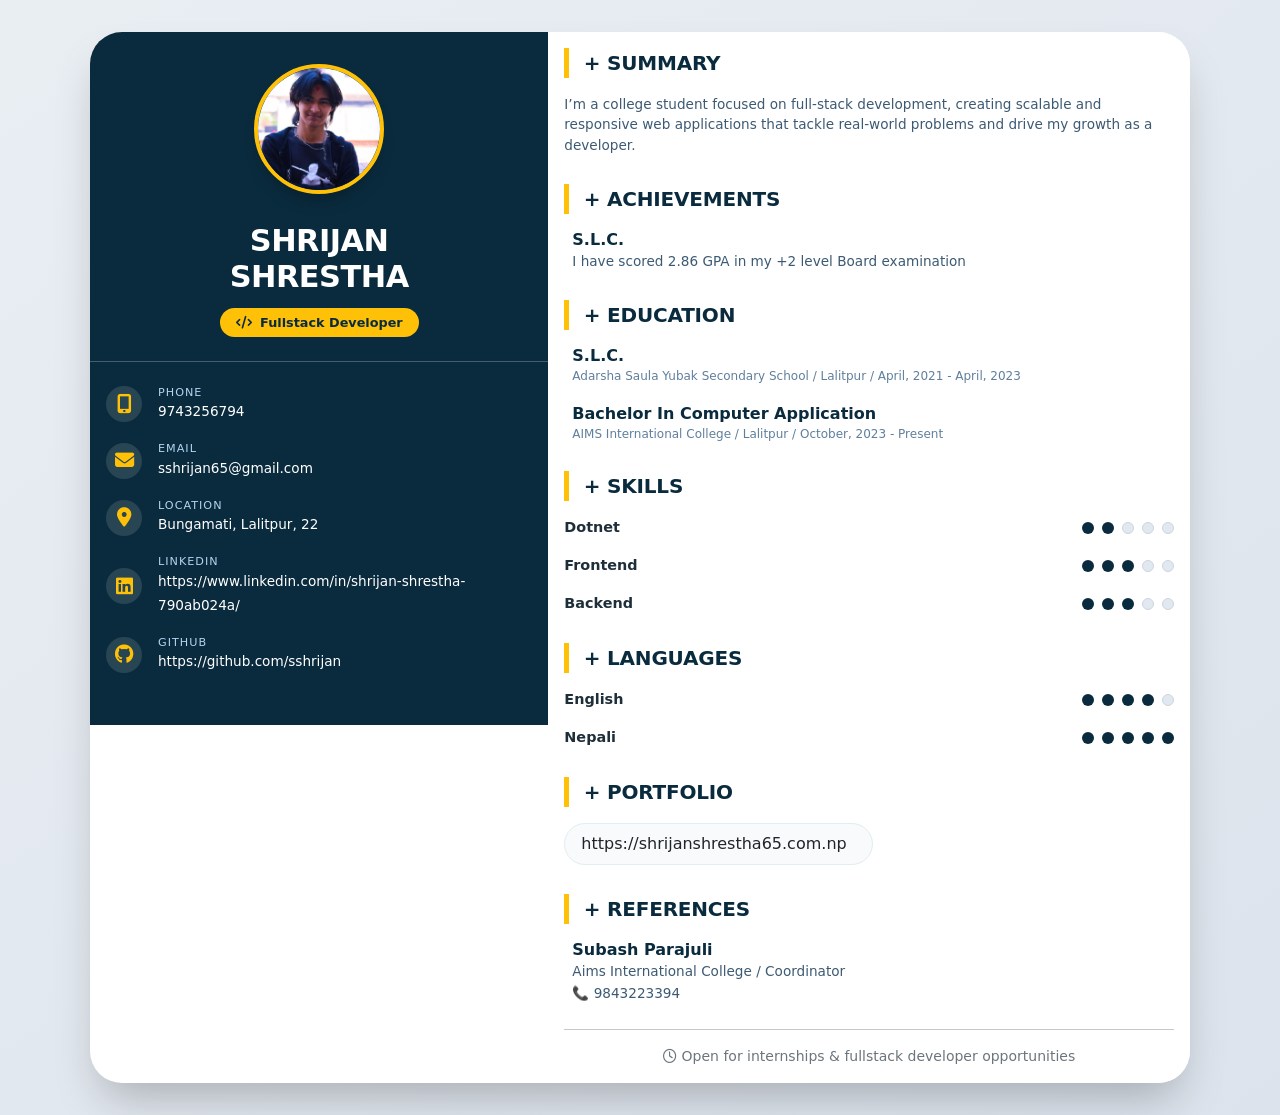
==== commit 93c4ef02: "Made UI/UX better by profile picture and location link clickable" ====
--- a/index.html
+++ b/index.html
@@ -20,8 +20,11 @@
         <div class="col-lg-5 col-md-5 col-12 left-panel">
             <div class="profile-img-wrapper">
                 <img src="sshree.jpg" 
-                     alt="Shrijan Shrestha" 
-                     class="profile-img">
+                    alt="Shrijan Shrestha" 
+                    class="profile-img"
+                    data-bs-toggle="modal" 
+                    data-bs-target="#profileImageModal"
+                    style="cursor: pointer;">
             </div>
             <div class="name-title">
                 <h1>SHRIJAN<br>SHRESTHA</h1>
@@ -54,7 +57,9 @@
                     <div class="contact-icon"><i class="fa-solid fa-location-dot"></i></div>
                     <div class="contact-info">
                         <h6>Location</h6>
-                        <p>Bungamati 22, Lalitpur</p>
+                        <a href="https://www.google.com/maps/place/Rato+Machindranath+Temple,Bungamati,Lalitpur/@27.629995,85.3013237,17z/data=!4m6!3m5!1s0x39eb17bcbc676e6d:0x71bb4b30e0c5c558!8m2!3d27.6296562!4d85.3021253!16s%2Fg%2F1hd_xw3xt?entry=ttu&g_ep=EgoyMDI2MDMyMi4wIKXMDSoASAFQAw%3D%3D" target="_blank" style="text-decoration: none;">
+                            Bungamati, Lalitpur, 22
+                        </a>
                     </div>
                 </div>
                 <div class="contact-item">
@@ -183,6 +188,17 @@
     </div>
 </div>
 
+
+<div class="modal fade" id="profileImageModal" tabindex="-1" aria-hidden="true">
+    <div class="modal-dialog modal-dialog-centered modal-lg">
+        <div class="modal-content bg-transparent border-0">
+            <div class="modal-body text-center p-0">
+                <img src="sshree.jpg" alt="Shrijan Shrestha" class="img-fluid rounded">
+            </div>
+        </div>
+    </div>
+</div>
+
 <script src="https://cdn.jsdelivr.net/npm/bootstrap@5.3.0-alpha1/dist/js/bootstrap.bundle.min.js"></script>
 </body>
 </html>
--- a/style.css
+++ b/style.css
@@ -42,10 +42,10 @@
         border-radius: 50%;
         border: 4px solid #ffc107;
         box-shadow: 0 12px 18px -8px rgba(0,0,0,0.3);
-        transition: transform 0.2s;
+        transition: transform 0.3s ease;
     }
     .profile-img:hover {
-        transform: scale(1.02);
+        transform: scale(1.05);
     }
     .name-title {
         text-align: center;
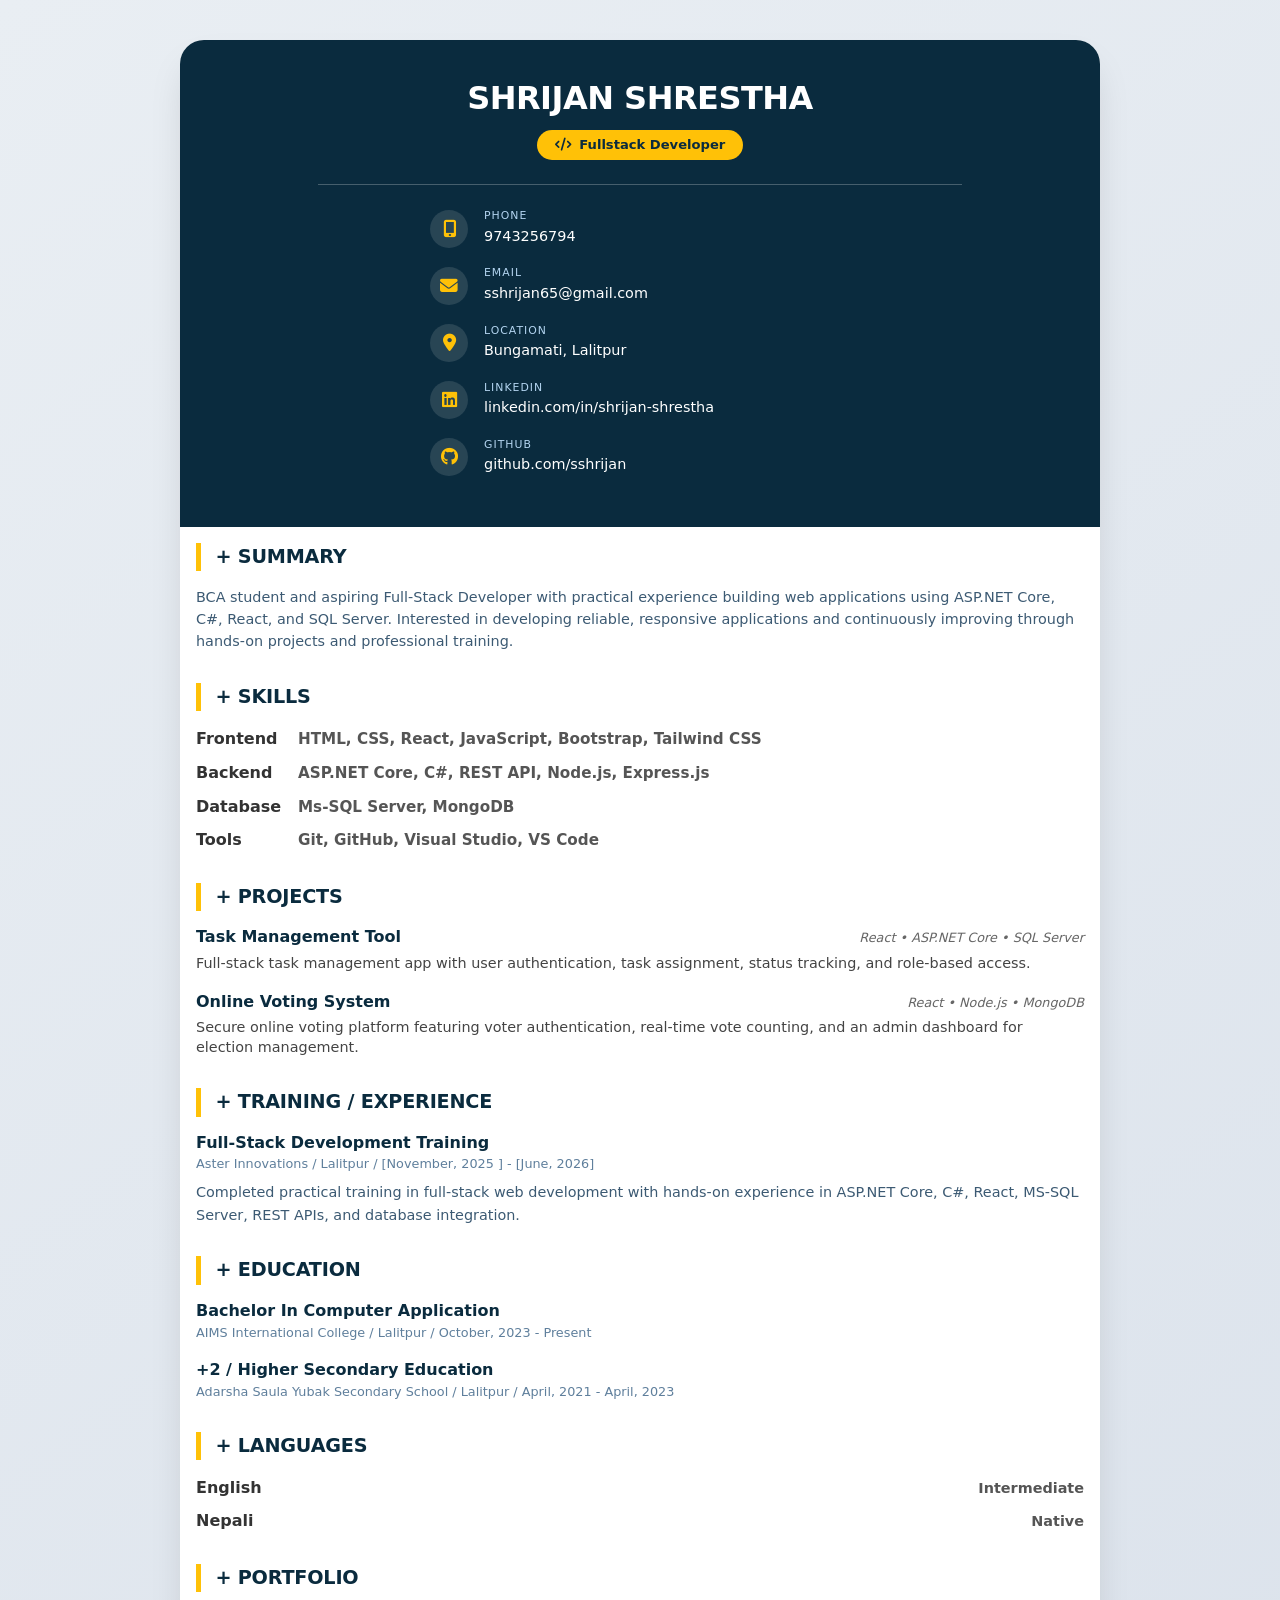
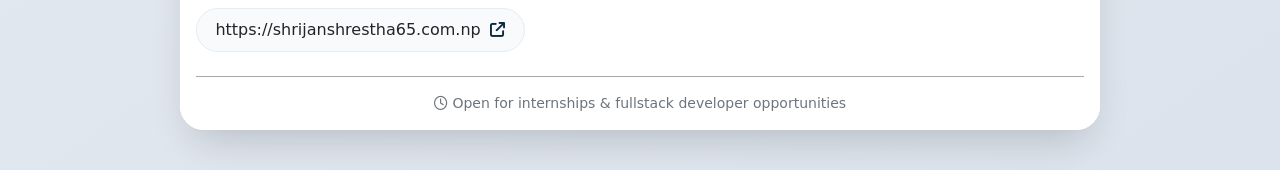
==== commit f2348ec1: "updated Cv" ====
--- a/index.html
+++ b/index.html
@@ -16,18 +16,10 @@
 
 <div class="cv-card">
     <div class="row g-0">
-        <!-- Profile + Contact -->
-        <div class="col-lg-5 col-md-5 col-12 left-panel">
-            <div class="profile-img-wrapper">
-                <img src="sshree.jpg" 
-                    alt="Shrijan Shrestha" 
-                    class="profile-img"
-                    data-bs-toggle="modal" 
-                    data-bs-target="#profileImageModal"
-                    style="cursor: pointer;">
-            </div>
+
+        <div class="col-12 top-container">
             <div class="name-title">
-                <h1>SHRIJAN<br>SHRESTHA</h1>
+                <h1>SHRIJAN SHRESTHA</h1>
                 <span class="badge-role"><i class="fa-solid fa-code me-1"></i> Fullstack Developer</span>
             </div>
             
@@ -58,7 +50,7 @@
                     <div class="contact-info">
                         <h6>Location</h6>
                         <a href="https://www.google.com/maps/place/Rato+Machindranath+Temple,Bungamati,Lalitpur/@27.629995,85.3013237,17z/data=!4m6!3m5!1s0x39eb17bcbc676e6d:0x71bb4b30e0c5c558!8m2!3d27.6296562!4d85.3021253!16s%2Fg%2F1hd_xw3xt?entry=ttu&g_ep=EgoyMDI2MDMyMi4wIKXMDSoASAFQAw%3D%3D" target="_blank" style="text-decoration: none;">
-                            Bungamati, Lalitpur, 22
+                            Bungamati, Lalitpur
                         </a>
                     </div>
                 </div>
@@ -66,119 +58,124 @@
                     <div class="contact-icon"><i class="fa-brands fa-linkedin"></i></div>
                     <div class="contact-info">
                         <h6>LinkedIn</h6>
-                        <a href="https://www.linkedin.com/in/shrijan-shrestha-790ab024a/" target="_blank">https://www.linkedin.com/in/shrijan-shrestha-790ab024a/</a>
+                        <a href="https://www.linkedin.com/in/shrijan-shrestha-790ab024a/" target="_blank">linkedin.com/in/shrijan-shrestha</a>
                     </div>
                 </div>
                 <div class="contact-item">
                     <div class="contact-icon"><i class="fa-brands fa-github"></i></div>
                     <div class="contact-info">
                         <h6>GitHub</h6>
-                        <a href="https://github.com/sshrijan" target="_blank">https://github.com/sshrijan</a>
+                        <a href="https://github.com/sshrijan" target="_blank">github.com/sshrijan</a>
                     </div>
                 </div>
             </div>
         </div>
         
         <!-- Main content -->
-        <div class="col-lg-7 col-md-7 col-12 right-panel p-3">
+        <div class="col-12 main-container p-3">
+
             <!-- SUMMARY -->
             <div class="section-title"><span>+</span> SUMMARY</div>
-            <p class="text-muted-sm" style="line-height: 1.5;">I’m a college student focused on full-stack development, creating scalable and responsive web applications that tackle real-world problems and drive my growth as a developer.</p>
+            <p class="text-muted-sm" style="line-height: 1.5;">BCA student and aspiring Full-Stack Developer with practical experience building web applications using ASP.NET Core, C#, React, and SQL Server. Interested in developing reliable, responsive applications and continuously improving through hands-on projects and professional training.</p>
             
-            <!-- ACHIEVEMENTS -->
-            <div class="section-title"><span>+</span> ACHIEVEMENTS</div>
-            <div class="achievement-item">
-                <h5>S.L.C.</h5>
-                <p class="text-muted-sm">I have scored 2.86 GPA in my +2 level Board examination</p>
+
+
+            <!-- SKILLS -->
+            <div class="section-title"><span>+</span> SKILLS</div>
+            <div class="mb-3">
+                <div class="skill-item">
+                    <span class="skill-name">Frontend</span>
+                    <span class="skill-techs"> HTML, CSS, React, JavaScript, Bootstrap, Tailwind CSS</span>
+                </div>
+                <div class="skill-item">
+                    <span class="skill-name">Backend</span>
+                    <span class="skill-techs">ASP.NET Core, C#, REST API, Node.js, Express.js</span>
+                </div>
+                <div class="skill-item">
+                    <span class="skill-name">Database</span>
+                    <span class="skill-techs">Ms-SQL Server, MongoDB</span>
+                </div>
+                <div class="skill-item">
+                    <span class="skill-name">Tools</span>
+                    <span class="skill-techs">Git, GitHub, Visual Studio, VS Code</span>
+                </div>
             </div>
-            
-            <!-- EDUCATION -->
+
+
+            <!-- PROJECTS -->
+            <div class="section-title"><span>+</span> PROJECTS</div>
+
+            <div class="project-item">
+                <div class="project-header">
+                    <h5>Task Management Tool</h5>
+                    <span class="project-tech">React • ASP.NET Core • SQL Server</span>
+                </div>
+                <p class="project-desc">
+                    Full-stack task management app with user authentication, task assignment, status tracking, and role-based access.
+                </p>
+            </div>
+
+            <div class="project-item">
+                <div class="project-header">
+                    <h5>Online Voting System</h5>
+                    <span class="project-tech">React • Node.js • MongoDB</span>
+                </div>
+                <p class="project-desc">
+                    Secure online voting platform featuring voter authentication, real-time vote counting, and an admin dashboard for election management.
+                </p>
+            </div>
+
+
+            <!-- TRAINING / EXPERIENCE -->
+            <div class="section-title"><span>+</span> TRAINING / EXPERIENCE</div>
+                <div class="training-item">
+                    <h5>Full-Stack Development Training</h5>
+                    <div class="edu-meta">
+                        Aster Innovations / Lalitpur / [November, 2025 ] - [June, 2026]
+                    </div>
+
+                    <p class="text-muted-sm mt-2 mb-0">
+                        Completed practical training in full-stack web development with
+                        hands-on experience in ASP.NET Core, C#, React, MS-SQL Server,
+                        REST APIs, and database integration.
+                    </p>
+                </div>
+
+
+           <!-- EDUCATION -->
             <div class="section-title"><span>+</span> EDUCATION</div>
-            <div class="edu-item">
-                <h5>S.L.C.</h5>
-                <div class="edu-meta">Adarsha Saula Yubak Secondary School / Lalitpur / April, 2021 - April, 2023</div>
-            </div>
+
             <div class="edu-item">
                 <h5>Bachelor In Computer Application</h5>
                 <div class="edu-meta">AIMS International College / Lalitpur / October, 2023 - Present</div>
             </div>
-            
-            <!-- SKILLS -->
-            <div class="section-title"><span>+</span> SKILLS</div>
-            <div class="mb-3">
-                <div class="skill-item">
-                    <span class="skill-name">Dotnet</span>
-                    <div class="dots-group">
-                        <span class="dot-filled"></span>
-                        <span class="dot-filled"></span>
-                        <span class="dot-empty"></span>
-                        <span class="dot-empty"></span>
-                        <span class="dot-empty"></span>
-                    </div>
-                </div>
-                <div class="skill-item">
-                    <span class="skill-name">Frontend</span>
-                    <div class="dots-group">
-                        <span class="dot-filled"></span>
-                        <span class="dot-filled"></span>
-                        <span class="dot-filled"></span>
-                        <span class="dot-empty"></span>
-                        <span class="dot-empty"></span>
-                    </div>
-                </div>
-                <div class="skill-item">
-                    <span class="skill-name">Backend</span>
-                    <div class="dots-group">
-                        <span class="dot-filled"></span>
-                        <span class="dot-filled"></span>
-                        <span class="dot-filled"></span>
-                        <span class="dot-empty"></span>
-                        <span class="dot-empty"></span>
-                    </div>
-                </div>
+
+            <div class="edu-item">
+                <h5>+2 / Higher Secondary Education</h5>
+                <div class="edu-meta">Adarsha Saula Yubak Secondary School / Lalitpur / April, 2021 - April, 2023</div>
             </div>
             
             <!-- LANGUAGES -->
             <div class="section-title"><span>+</span> LANGUAGES</div>
             <div class="lang-item">
                 <span class="lang-name">English</span>
-                <div class="dots-group">
-                    <span class="dot-filled"></span>
-                    <span class="dot-filled"></span>
-                    <span class="dot-filled"></span>
-                    <span class="dot-filled"></span>
-                    <span class="dot-empty"></span>
-                </div>
+                <span class="lang-level">Intermediate</span>
             </div>
             <div class="lang-item">
                 <span class="lang-name">Nepali</span>
-                <div class="dots-group">
-                    <span class="dot-filled"></span>
-                    <span class="dot-filled"></span>
-                    <span class="dot-filled"></span>
-                    <span class="dot-filled"></span>
-                    <span class="dot-filled"></span>
-                </div>
+                <span class="lang-level">Native</span>
             </div>
+
             
             <!-- PORTFOLIO -->
             <div class="section-title"><span>+</span> PORTFOLIO</div>
             <div class="mb-3">
                 <a href="https://shrijanshrestha65.com.np" target="_blank" class="portfolio-link text-dark">
                     <span>https://shrijanshrestha65.com.np</span>
-                    <i class="fa-solid fa-arrow-up-right-from-mas ms-auto small"></i>
+                    <i class="fa-solid fa-arrow-up-right-from-square ms-auto small"></i>
                 </a>
             </div>
             
-            <!-- REFERENCES -->
-            <div class="section-title"><span>+</span> REFERENCES</div>
-            <div class="ref-item">
-                <h5>Subash Parajuli</h5>
-                <p class="text-muted-sm mb-0">Aims International College / Coordinator</p>
-                <a href="tel:9843223394" class="text-muted-sm" style="text-decoration: none; cursor: pointer;">
-                    📞 9843223394
-                </a>
-            </div>
             
             <hr class="mt-4">
             <div class="text-center small text-secondary mt-2">
@@ -188,17 +185,6 @@
     </div>
 </div>
 
-
-<div class="modal fade" id="profileImageModal" tabindex="-1" aria-hidden="true">
-    <div class="modal-dialog modal-dialog-centered modal-lg">
-        <div class="modal-content bg-transparent border-0">
-            <div class="modal-body text-center p-0">
-                <img src="sshree.jpg" alt="Shrijan Shrestha" class="img-fluid rounded">
-            </div>
-        </div>
-    </div>
-</div>
-
 <script src="https://cdn.jsdelivr.net/npm/bootstrap@5.3.0-alpha1/dist/js/bootstrap.bundle.min.js"></script>
 </body>
 </html>
--- a/style.css
+++ b/style.css
@@ -1,255 +1,341 @@
- * {
+* {
+    margin: 0;
+    padding: 0;
+    box-sizing: border-box;
+}
+
+body {
+    background: linear-gradient(145deg, #e9eef3 0%, #dce3ec 100%);
+    font-family: 'Inter', sans-serif;
+    padding: 2.5rem 1rem;
+    min-height: 100vh;
+}
+
+/* Main card container */
+.cv-card {
+    max-width: 920px;                 /* reduced so it doesn’t look too wide */
+    margin: 0 auto;
+    background: #ffffff;
+    border-radius: 1.5rem;
+    box-shadow: 0 20px 40px -12px rgba(0, 0, 0, 0.18);
+    overflow: hidden;
+}
+
+/* Top panel (previously left) */
+.top-container {
+    background: #0a2b3e;
+    color: #f0f6fa;
+    padding: 2.5rem 2.2rem 2rem;
+    text-align: center;
+}
+
+.name-title {
+    text-align: center;
+    margin-bottom: 0.5rem;
+}
+
+.name-title h1 {
+    font-size: 2rem;
+    font-weight: 700;
+    letter-spacing: -0.5px;
+    color: white;
+    margin-bottom: 0.4rem;
+    line-height: 1.15;
+}
+
+.name-title .badge-role {
+    background: #ffc107;
+    color: #0a2b3e;
+    font-weight: 600;
+    padding: 0.35rem 1.1rem;
+    border-radius: 40px;
+    font-size: 0.82rem;
+    display: inline-block;
+    margin-top: 0.4rem;
+}
+
+/* Contact section */
+.top-container hr {
+    border: none;
+    border-top: 1px solid rgba(255, 255, 255, 0.15);
+    margin: 1.6rem auto;
+    width: 70%;
+}
+
+.contact-item {
+    display: flex;
+    align-items: center;
+    gap: 1rem;
+    margin-bottom: 1.15rem;
+    text-align: left;
+    max-width: 420px;
+    margin-left: auto;
+    margin-right: auto;
+}
+
+.contact-icon {
+    width: 38px;
+    height: 38px;
+    background: rgba(255, 255, 240, 0.12);
+    border-radius: 50%;
+    display: inline-flex;
+    align-items: center;
+    justify-content: center;
+    font-size: 1.1rem;
+    color: #ffc107;
+    flex-shrink: 0;
+}
+
+.contact-info h6 {
+    font-size: 0.68rem;
+    font-weight: 500;
+    text-transform: uppercase;
+    letter-spacing: 1px;
+    margin-bottom: 0.1rem;
+    color: #b3d4f0;
+}
+
+.contact-info a {
+    font-size: 0.9rem;
+    font-weight: 500;
+    color: white;
+    text-decoration: none;
+    transition: 0.2s;
+    word-break: break-all;
+}
+
+.contact-info a:hover {
+    color: #ffc107;
+}
+
+.main-container {
+    background: white;
+    padding: 2.6rem 2.6rem 2.3rem; 
+    margin: 0;                       
+}
+
+/* Section headers */
+.section-title {
+    font-weight: 700;
+    font-size: 1.2rem;
+    letter-spacing: -0.2px;
+    color: #0a2b3e;
+    border-left: 5px solid #ffc107;
+    padding-left: 0.9rem;
+    margin: 1.9rem 0 1rem 0;
+}
+
+.section-title:first-of-type {
+    margin-top: 0;
+}
+
+/* Project */
+
+.project-header {
+    display: flex;
+    justify-content: space-between;
+    align-items: baseline;
+    margin-bottom: 0.25rem;
+    flex-wrap: wrap;
+    gap: 0.5rem;
+}
+
+.project-header h5 {
+    margin: 0;
+    font-size: 1rem;
+    font-weight: 600;
+}
+
+.project-tech {
+    font-size: 0.8rem;
+    color: #666;
+    font-style: italic;
+}
+
+.project-desc {
+    margin: 0;
+    font-size: 0.9rem;
+    color: #444;
+    line-height: 1.4;
+}
+
+/* Skills & Languages */
+
+.skill-item{
+    display: flex;
+    align-items: baseline;
+    margin-bottom: 0.6rem;
+    gap: 0.75rem;
+}
+
+.skill-name,
+.lang-name {
+    font-weight: 600;
+    min-width: 90px;          
+    color: #333;              
+}
+
+.skill-techs {
+    font-weight: 600;
+    color: #555;              
+    font-size: 0.95em;
+}
+.lang-item{
+    
+    display: flex;
+    justify-content: space-between; 
+    align-items: baseline;
+    margin-bottom: 0.55rem;
+}
+.lang-level {
+    font-weight: 600;
+    color: #555;
+    font-size: 0.9em;
+}
+
+/* Education, Achievements, References */
+.edu-item,
+.training-item,
+.achievement-item,
+.project-item,
+.ref-item {
+    margin-bottom: 1.15rem;
+}
+
+.edu-item h5,
+.training-item h5,
+.project-item h5,
+.achievement-item h5,
+.ref-item h5 {
+    font-weight: 700;
+    font-size: 1rem;
+    color: #0a2b3e;
+    margin-bottom: 0.15rem;
+}
+
+.edu-meta,
+.training-meta,
+.project-meta
+ {
+    font-size: 0.8rem;
+    color: #5f7f9c;
+    font-weight: 500;
+}
+
+.text-muted-sm {
+    font-size: 0.9rem;
+    color: #3c5a73;
+    line-height: 1.55;
+}
+
+/* Portfolio link */
+.portfolio-link {
+    background: #f8fafc;
+    border-radius: 50px;
+    padding: 0.55rem 1.15rem;
+    display: inline-flex;
+    align-items: center;
+    gap: 0.6rem;
+    transition: 0.2s;
+    border: 1px solid #e2edf2;
+    text-decoration: none;
+    font-weight: 500;
+    color: #0a2b3e !important;
+}
+
+.portfolio-link i {
+    font-size: 0.95rem;
+    color: #0a2b3e;
+}
+
+.portfolio-link:hover {
+    background: #ffc10720;
+    border-color: #ffc107;
+    transform: translateX(4px);
+}
+
+/* Footer note */
+.main-container hr {
+    margin: 1.8rem 0 1rem;
+    opacity: 0.4;
+}
+
+/* ========== Responsive ========== */
+@media (max-width: 768px) {
+    body {
+        padding: 1.2rem 0.8rem;
+    }
+
+    .cv-card {
+        border-radius: 1.2rem;
+    }
+
+    .top-container {
+        padding: 2rem 1.5rem 1.6rem;
+    }
+
+    .main-container {
+        padding: 2rem 1.6rem 1.8rem;
         margin: 0;
-        padding: 0;
-        box-sizing: border-box;
-    }
+    }
+
+    .name-title h1 {
+        font-size: 1.7rem;
+    }
+
+    .contact-item {
+        max-width: 100%;
+    }
+
+    .section-title {
+        font-size: 1.1rem;
+        margin-top: 1.5rem;
+    }
+}
+
+@media (max-width: 576px) {
+    .skill-item,
+    .lang-item {
+        flex-direction: column;
+        align-items: flex-start;
+        gap: 0.4rem;
+    }
+
+    .dots-group {
+        margin-top: 0.15rem;
+    }
+
+    .name-title h1 {
+        font-size: 1.55rem;
+    }
+}
+
+/* Print support */
+@media print {
+    * {
+        -webkit-print-color-adjust: exact !important;
+        print-color-adjust: exact !important;
+    }
+
     body {
-        background: linear-gradient(145deg, #e9eef3 0%, #dce3ec 100%);
-        font-family: 'Inter', sans-serif;
-        padding: 2rem 1rem;
-    }
-    /* Main card container */
+        background: white !important;
+        padding: 0 !important;
+        margin: 0 !important;
+    }
+
     .cv-card {
-        max-width: 1100px;
-        margin: 0 auto;
-        background: #ffffff;
-        border-radius: 2rem;
-        box-shadow: 0 25px 45px -12px rgba(0, 0, 0, 0.25);
-        overflow: hidden;
-        transition: all 0.2s ease;
-    }
-    /*profile + contact*/
-    .left-panel {
-        background: #0a2b3e;
-        color: #f0f6fa;
-        padding: 2rem 1.8rem;
-        height: 100%;
-        border-radius: 0;
-    }
-    .right-panel {
-        background: white;
-        padding: 2rem 2rem 2rem 1.8rem;
-    }
-    /* profile image */
-    .profile-img-wrapper {
-        text-align: center;
-        margin-bottom: 1.8rem;
-    }
-    .profile-img {
-        width: 130px;
-        height: 130px;
-        object-fit: cover;
-        border-radius: 50%;
-        border: 4px solid #ffc107;
-        box-shadow: 0 12px 18px -8px rgba(0,0,0,0.3);
-        transition: transform 0.3s ease;
-    }
-    .profile-img:hover {
-        transform: scale(1.05);
-    }
-    .name-title {
-        text-align: center;
-        margin-top: 0.5rem;
-    }
-    .name-title h1 {
-        font-size: 1.9rem;
-        font-weight: 700;
-        letter-spacing: -0.5px;
-        color: white;
-        margin-bottom: 0.25rem;
-    }
-    .name-title .badge-role {
-        background: #ffc107;
-        color: #0a2b3e;
-        font-weight: 600;
-        padding: 0.3rem 1rem;
-        border-radius: 40px;
-        font-size: 0.8rem;
-        display: inline-block;
-        margin-top: 0.5rem;
-    }
-    /* contact items */
-    .contact-item {
-        display: flex;
-        align-items: center;
-        gap: 1rem;
-        margin-bottom: 1.2rem;
-        word-break: break-word;
-    }
-    .contact-icon {
-        width: 36px;
-        height: 36px;
-        background: rgba(255,255,240,0.12);
-        border-radius: 50%;
-        display: inline-flex;
-        align-items: center;
-        justify-content: center;
-        font-size: 1.2rem;
-        color: #ffc107;
-    }
-    .contact-info {
-        flex: 1;
-    }
-    .contact-info h6 {
-        font-size: 0.7rem;
-        font-weight: 500;
-        text-transform: uppercase;
-        letter-spacing: 1px;
-        margin-bottom: 0;
-        color: #b3d4f0;
-    }
-    .contact-info p, .contact-info a {
-        margin-bottom: 0;
-        font-size: 0.85rem;
-        font-weight: 500;
-        color: white;
-        text-decoration: none;
-        transition: 0.2s;
-    }
-    .contact-info a:hover {
-        color: #ffc107;
-        text-decoration: underline;
-    }
-    /* section headers*/
-    .section-title {
-        font-weight: 700;
-        font-size: 1.25rem;
-        letter-spacing: -0.2px;
-        color: #0a2b3e;
-        border-left: 5px solid #ffc107;
-        padding-left: 0.9rem;
-        margin: 1.8rem 0 1rem 0;
-    }
-    .section-title:first-of-type {
-        margin-top: 0;
-    }
-    
-    /* skill & language rating dots */
-    .skill-item, .lang-item {
-        display: flex;
-        justify-content: space-between;
-        align-items: center;
-        flex-wrap: wrap;
-        margin-bottom: 1rem;
-    }
-    .skill-name, .lang-name {
-        font-weight: 600;
-        font-size: 0.9rem;
-        color: #1e2f3a;
-        min-width: 90px;
-    }
-    .dots-group {
-        display: flex;
-        gap: 8px;
-        align-items: center;
-    }
-    .dot-filled {
-        width: 12px;
-        height: 12px;
-        background-color: #0a2b3e;
-        border-radius: 50%;
-        display: inline-block;
-    }
-    .dot-empty {
-        width: 12px;
-        height: 12px;
-        background-color: #e2e8f0;
-        border-radius: 50%;
-        display: inline-block;
-        border: 1px solid #cbd5e1;
-    }
-    
-    /* achievements, education cards */
-    .edu-item, .achievement-item, .ref-item {
-        margin-bottom: 1.2rem;
-        padding-left: 0.5rem;
-    }
-    .edu-item h5, .achievement-item h5, .ref-item h5 {
-        font-weight: 700;
-        font-size: 1rem;
-        color: #0a2b3e;
-        margin-bottom: 0.1rem;
-    }
-    .edu-meta {
-        font-size: 0.75rem;
-        color: #5f7f9c;
-        font-weight: 500;
-        margin-bottom: 0.3rem;
-    }
-    .text-muted-sm {
-        font-size: 0.85rem;
-        color: #3c5a73;
-    }
-    
-    .portfolio-link {
-        background: #f8fafc;
-        border-radius: 60px;
-        padding: 0.5rem 1rem;
-        display: inline-flex;
-        align-items: center;
-        gap: 0.6rem;
-        transition: 0.2s;
-        border: 1px solid #e2edf2;
-        text-decoration: none;
-        font-weight: 500;
-    }
-    .portfolio-link i {
-        font-size: 1.2rem;
-        color: #0a2b3e;
-    }
-    .portfolio-link:hover {
-        background: #ffc10720;
-        border-color: #ffc107;
-        transform: translateX(5px);
-    }
-    
-    hr {
-        margin: 0.8rem 0;
-        opacity: 0.5;
-    }
-    
-    @media (max-width: 768px) {
-        body {
-            padding: 1rem 0.75rem;
-        }
-        .left-panel {
-            border-radius: 1.5rem 1.5rem 0 0;
-            padding: 1.5rem;
-        }
-        .right-panel {
-            padding: 1.5rem;
-        }
-        .profile-img {
-            width: 100px;
-            height: 100px;
-        }
-        .name-title h1 {
-            font-size: 1.5rem;
-        }
-        .contact-item {
-            gap: 0.7rem;
-        }
-        .section-title {
-            font-size: 1.1rem;
-            margin-top: 1.2rem;
-        }
-        .dots-group {
-            gap: 5px;
-        }
-    }
-    
-    @media (max-width: 576px) {
-        .skill-item, .lang-item {
-            flex-direction: column;
-            align-items: flex-start;
-            gap: 0.5rem;
-        }
-        .dots-group {
-            margin-top: 0.2rem;
-        }
-    }
-    
-    /* custom spacing */
-    .mt-mini {
-        margin-top: 0.25rem;
-    }+        box-shadow: none !important;
+        max-width: 100% !important;
+        border-radius: 1.2rem !important;
+        margin: 0 !important;
+        overflow: hidden !important;
+    }
+
+    .top-container {
+        border-radius: 1.2rem 1.2rem 0 0 !important;
+    }
+    @page {
+        margin: 12mm;
+        size: A4;
+    }
+}
